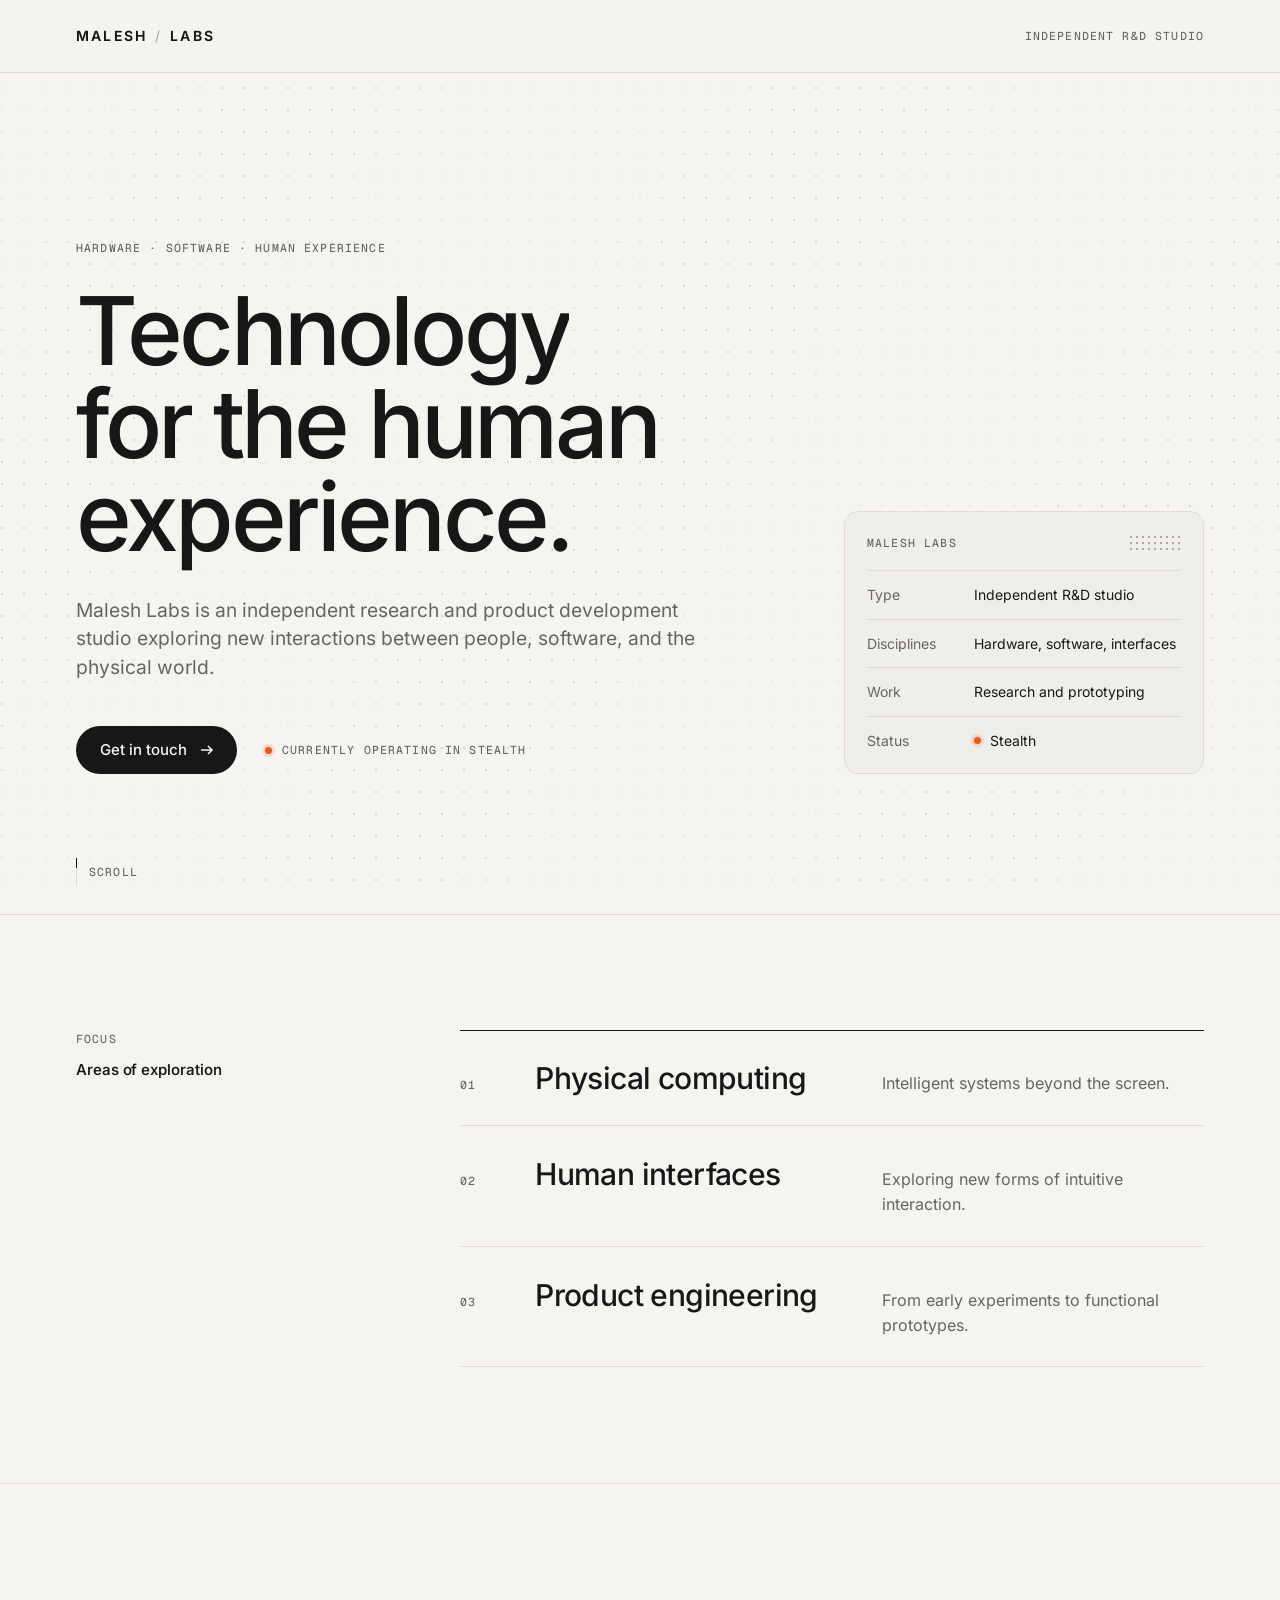
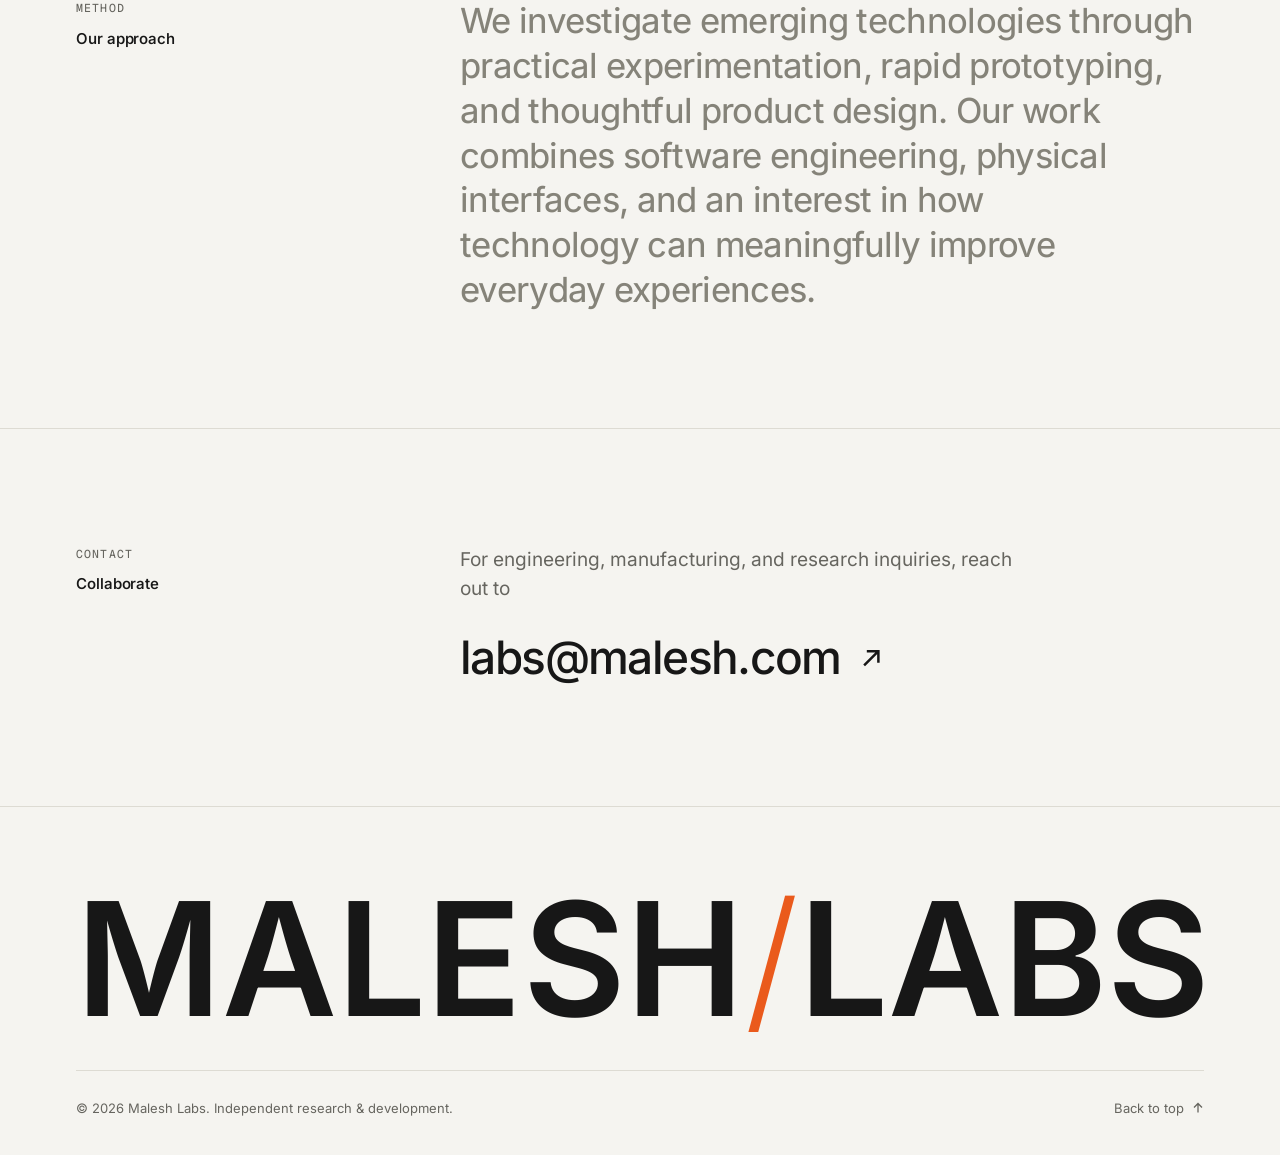
==== home/index.html @ 9d6fc73f "Serve the labs page on labs.malesh.com Vercel serves a real file before it applies rewrites, so the " ====
<!doctype html>
<html lang="en">
<head>
  <meta charset="utf-8">
  <meta name="viewport" content="width=device-width, initial-scale=1">
  <title>Malesh Labs — Independent R&amp;D Studio</title>
  <meta name="description" content="Malesh Labs is an independent research and product development studio exploring new interactions between people, software, and the physical world.">
  <link rel="canonical" href="https://malesh.com/">
  <meta name="theme-color" content="#f5f4f0">
  <meta name="color-scheme" content="light">

  <meta property="og:type" content="website">
  <meta property="og:site_name" content="Malesh Labs">
  <meta property="og:url" content="https://malesh.com/">
  <meta property="og:title" content="Malesh Labs — Independent R&amp;D Studio">
  <meta property="og:description" content="An independent research and product development studio exploring new interactions between people, software, and the physical world.">
  <meta property="og:image" content="https://malesh.com/og.png">
  <meta property="og:image:width" content="1200">
  <meta property="og:image:height" content="630">
  <meta property="og:image:alt" content="Malesh Labs — Technology for the human experience.">
  <meta name="twitter:card" content="summary_large_image">
  <meta name="twitter:title" content="Malesh Labs — Independent R&amp;D Studio">
  <meta name="twitter:description" content="An independent research and product development studio exploring new interactions between people, software, and the physical world.">
  <meta name="twitter:image" content="https://malesh.com/og.png">

  <link rel="icon" href="/favicon.svg" type="image/svg+xml">
  <link rel="apple-touch-icon" href="/apple-touch-icon.png">
  <link rel="preload" href="/fonts/inter-var.woff2" as="font" type="font/woff2" crossorigin>
  <link rel="stylesheet" href="/styles.css">
  <script src="/motion.js" defer></script>

  <script type="application/ld+json">
  {
    "@context": "https://schema.org",
    "@type": "Organization",
    "name": "Malesh Labs",
    "url": "https://malesh.com/",
    "email": "labs@malesh.com",
    "description": "An independent research and product development studio exploring new interactions between people, software, and the physical world."
  }
  </script>
</head>
<body>
  <a class="skip" href="#main">Skip to content</a>
  <div class="progress" aria-hidden="true"><span></span></div>

  <header class="site-header">
    <div class="wrap">
      <a class="wordmark" href="/" aria-label="Malesh Labs, home">
        <span>MALESH</span><span class="slash" aria-hidden="true">/</span><span>LABS</span>
      </a>
      <span class="tag mono" data-scramble>Independent R&amp;D Studio</span>
    </div>
  </header>

  <main id="main">
    <section class="hero" aria-labelledby="hero-title">
      <div class="wrap">
        <div class="hero-copy">
          <p class="eyebrow mono reveal d1" data-scramble>Hardware · Software · Human experience</p>
          <h1 id="hero-title" class="headline">
            <span class="w"><span>Technology</span></span>
            <span class="w"><span>for</span></span>
            <span class="w"><span>the</span></span>
            <span class="w"><span>human</span></span>
            <span class="w"><span>experience.</span></span>
          </h1>
          <p class="lede reveal d3">Malesh Labs is an independent research and product development studio exploring new interactions between people, software, and the physical world.</p>
          <div class="actions reveal d4">
            <a class="button magnetic" href="mailto:labs@malesh.com">
              <span class="button-label">Get in touch</span>
              <svg width="16" height="16" viewBox="0 0 16 16" fill="none" aria-hidden="true"><path d="M2 8h11M9 4l4 4-4 4" stroke="currentColor" stroke-width="1.5"/></svg>
            </a>
            <span class="status mono"><span class="led" aria-hidden="true"></span><span data-scramble>Currently operating in stealth</span></span>
          </div>
        </div>

        <aside class="plate" aria-label="Studio overview">
          <div class="plate-head">
            <span class="mono" data-scramble>Malesh Labs</span>
            <span class="grille" aria-hidden="true"></span>
          </div>
          <dl>
            <div class="row"><dt>Type</dt><dd>Independent R&amp;D studio</dd></div>
            <div class="row"><dt>Disciplines</dt><dd>Hardware, software, interfaces</dd></div>
            <div class="row"><dt>Work</dt><dd>Research and prototyping</dd></div>
            <div class="row"><dt>Status</dt><dd><span class="led" aria-hidden="true"></span>Stealth</dd></div>
          </dl>
        </aside>
      </div>
      <div class="scroll-cue mono" aria-hidden="true"><span class="tick"></span>Scroll</div>
    </section>

    <section class="section" aria-labelledby="areas-title">
      <div class="wrap">
        <div class="section-label" data-reveal>
          <span class="mono" data-scramble>Focus</span>
          <h2 id="areas-title">Areas of exploration</h2>
        </div>
        <div class="section-body">
          <ol class="areas" data-reveal>
            <li class="area">
              <span class="num mono" data-scramble>01</span>
              <h3>Physical computing</h3>
              <p>Intelligent systems beyond the screen.</p>
            </li>
            <li class="area">
              <span class="num mono" data-scramble>02</span>
              <h3>Human interfaces</h3>
              <p>Exploring new forms of intuitive interaction.</p>
            </li>
            <li class="area">
              <span class="num mono" data-scramble>03</span>
              <h3>Product engineering</h3>
              <p>From early experiments to functional prototypes.</p>
            </li>
          </ol>
        </div>
      </div>
    </section>

    <section class="section" aria-labelledby="approach-title">
      <div class="wrap">
        <div class="section-label" data-reveal>
          <span class="mono" data-scramble>Method</span>
          <h2 id="approach-title">Our approach</h2>
        </div>
        <div class="section-body">
          <p class="statement" data-scrub>We investigate emerging technologies through practical experimentation, rapid prototyping, and thoughtful product design. Our work combines software engineering, physical interfaces, and an interest in how technology can meaningfully improve everyday experiences.</p>
        </div>
      </div>
    </section>

    <section class="section collab" id="contact" aria-labelledby="collab-title">
      <div class="wrap">
        <div class="section-label" data-reveal>
          <span class="mono" data-scramble>Contact</span>
          <h2 id="collab-title">Collaborate</h2>
        </div>
        <div class="section-body" data-reveal>
          <p>For engineering, manufacturing, and research inquiries, reach out to</p>
          <a class="email" href="mailto:labs@malesh.com" aria-label="Email labs@malesh.com">
            <span class="roll" data-roll>labs@malesh.com</span>
            <svg viewBox="0 0 16 16" fill="none" aria-hidden="true"><path d="M4 12L12 4M5.5 4H12v6.5" stroke="currentColor" stroke-width="1.4"/></svg>
          </a>
        </div>
      </div>
    </section>
  </main>

  <footer class="site-footer">
    <div class="bigmark" aria-hidden="true" data-reveal>
      <span>M</span><span>A</span><span>L</span><span>E</span><span>S</span><span>H</span><span class="slash">/</span><span>L</span><span>A</span><span>B</span><span>S</span>
    </div>
    <div class="wrap">
      <p>© 2026 Malesh Labs. Independent research &amp; development.</p>
      <a class="to-top" href="#main">
        Back to top
        <svg width="12" height="12" viewBox="0 0 12 12" fill="none" aria-hidden="true"><path d="M6 10.5V1.5M2 5.5l4-4 4 4" stroke="currentColor" stroke-width="1.3"/></svg>
      </a>
    </div>
  </footer>
</body>
</html>
---- styles.css ----
/* Malesh Labs — styles. No build step, no frameworks. */

@font-face {
  font-family: "Inter";
  src: url("/fonts/inter-var.woff2") format("woff2");
  font-weight: 100 900;
  font-style: normal;
  font-display: swap;
}

@font-face {
  font-family: "Geist Mono";
  src: url("/fonts/geist-mono-var.woff2") format("woff2");
  font-weight: 100 900;
  font-style: normal;
  font-display: swap;
}

:root {
  color-scheme: light;
  --bg: #f5f4f0;
  --panel: #efede8;
  --fg: #171717;
  --muted: #66655f;
  --faint: #a3a19a;
  --line: #dddbd3;
  --accent: #ea5a1c;

  --sans: "Inter", ui-sans-serif, -apple-system, BlinkMacSystemFont, "Segoe UI", Helvetica, Arial, sans-serif;
  --mono: "Geist Mono", ui-monospace, "SF Mono", Menlo, Consolas, monospace;

  --gutter: clamp(20px, 5vw, 56px);
  --max: 1240px;
  --ease: cubic-bezier(.2, .7, .2, 1);
}

*, *::before, *::after { box-sizing: border-box; }
* { margin: 0; padding: 0; }

html { -webkit-text-size-adjust: 100%; scroll-behavior: smooth; }

body {
  background: var(--bg);
  color: var(--fg);
  font-family: var(--sans);
  font-size: 16px;
  line-height: 1.55;
  font-feature-settings: "ss01", "cv11";
  -webkit-font-smoothing: antialiased;
  -moz-osx-font-smoothing: grayscale;
  text-rendering: optimizeLegibility;
  min-height: 100vh;
  display: flex;
  flex-direction: column;
}

main { flex: 1; }

a { color: inherit; text-decoration: none; }
svg { display: block; flex: none; }

:focus-visible { outline: 2px solid var(--fg); outline-offset: 3px; border-radius: 2px; }

.skip {
  position: absolute; left: var(--gutter); top: -100px;
  background: var(--fg); color: var(--bg);
  padding: 10px 14px; border-radius: 6px; font-size: 14px; z-index: 10;
}
.skip:focus { top: 12px; }

.wrap { width: 100%; max-width: var(--max); margin: 0 auto; padding-inline: var(--gutter); }

.mono {
  font-family: var(--mono);
  font-size: 11.5px;
  font-weight: 450;
  letter-spacing: .1em;
  text-transform: uppercase;
}

/* ---------- Header ---------- */

.site-header {
  position: sticky;
  top: 0;
  z-index: 20;
  border-bottom: 1px solid var(--line);
  background: color-mix(in srgb, var(--bg) 82%, transparent);
  -webkit-backdrop-filter: saturate(1.4) blur(14px);
  backdrop-filter: saturate(1.4) blur(14px);
}

.site-header .wrap {
  height: 72px;
  display: flex;
  align-items: center;
  justify-content: space-between;
  gap: 16px;
}

.wordmark {
  display: inline-flex;
  align-items: center;
  gap: .55em;
  font-size: 14px;
  font-weight: 650;
  letter-spacing: .16em;
}
.wordmark .slash { color: var(--faint); font-weight: 400; }

.site-header .tag { color: var(--muted); }

/* ---------- Hero ---------- */

.hero {
  position: relative;
  overflow: hidden;
  padding-block: clamp(72px, 13vw, 168px) clamp(80px, 11vw, 140px);
}
.hero .wrap { position: relative; z-index: 1; }

.hero .wrap {
  display: grid;
  grid-template-columns: repeat(12, minmax(0, 1fr));
  column-gap: 24px;
  row-gap: 64px;
  align-items: end;
}

.hero-copy { grid-column: 1 / -1; }

.eyebrow { color: var(--muted); }

.hero h1 {
  margin-top: 28px;
  font-size: clamp(44px, 7.4vw, 104px);
  font-weight: 500;
  line-height: .98;
  letter-spacing: -.04em;
  max-width: 11ch;
  text-wrap: balance;
}

.lede {
  margin-top: 32px;
  max-width: 34em;
  font-size: clamp(17px, 1.5vw, 20px);
  line-height: 1.5;
  color: var(--muted);
  text-wrap: pretty;
}

.actions {
  margin-top: 44px;
  display: flex;
  flex-wrap: wrap;
  align-items: center;
  gap: 18px 28px;
}

.button {
  display: inline-flex;
  align-items: center;
  gap: 12px;
  height: 48px;
  padding: 0 22px 0 24px;
  border-radius: 999px;
  background: var(--fg);
  color: var(--bg);
  font-size: 15px;
  font-weight: 500;
  transition: background-color .25s var(--ease), transform .25s var(--ease);
}
.button svg { transition: transform .25s var(--ease); }
.button:hover { background: #000; }
.button:hover svg { transform: translateX(3px); }
.button:active { transform: scale(.98); }

.status {
  display: inline-flex;
  align-items: center;
  gap: 10px;
  color: var(--muted);
}

.led {
  width: 7px; height: 7px; border-radius: 50%;
  background: var(--accent);
  box-shadow: 0 0 0 3px color-mix(in srgb, var(--accent) 16%, transparent);
  animation: led 3.2s ease-in-out infinite;
}

/* Spec plate: a typographic panel in the spirit of a device label */
.plate {
  grid-column: 1 / -1;
  border: 1px solid var(--line);
  border-radius: 14px;
  background: color-mix(in srgb, var(--panel) 80%, transparent);
  -webkit-backdrop-filter: blur(10px);
  backdrop-filter: blur(10px);
  padding: 22px 22px 8px;
}

.plate-head {
  display: flex;
  align-items: center;
  justify-content: space-between;
  padding-bottom: 18px;
  color: var(--muted);
}

.grille {
  width: 52px; height: 16px;
  background-image: radial-gradient(circle, var(--faint) 1.2px, transparent 1.5px);
  background-size: 6px 6px;
  background-position: -1px -1px;
  opacity: .9;
}

.plate dl { border-top: 1px solid var(--line); }

.plate .row {
  display: grid;
  grid-template-columns: 6.5em 1fr;
  gap: 16px;
  padding: 13px 0;
  border-bottom: 1px solid var(--line);
  font-size: 14px;
}
.plate .row:last-child { border-bottom: 0; }
.plate dt { color: var(--muted); }
.plate dd { display: flex; align-items: center; gap: 9px; }

/* ---------- Sections ---------- */

.section { border-top: 1px solid var(--line); }
.section.first { border-top: 0; }

.section .wrap {
  display: grid;
  grid-template-columns: repeat(12, minmax(0, 1fr));
  column-gap: 24px;
  row-gap: 32px;
  padding-block: clamp(64px, 9vw, 128px);
}

.section-label { grid-column: 1 / -1; }
.section-label h2 {
  font-size: 15px;
  font-weight: 550;
  letter-spacing: -.005em;
}
.section-label .mono { display: block; margin-bottom: 10px; color: var(--muted); }

.section-body { grid-column: 1 / -1; }

/* Areas */
.areas { list-style: none; border-top: 1px solid var(--fg); }

.area {
  display: grid;
  grid-template-columns: 3.2em 1fr;
  gap: 6px 16px;
  padding: 26px 0 28px;
  border-bottom: 1px solid var(--line);
}

.area .num { color: var(--muted); padding-top: 9px; transition: color .3s var(--ease); }

.area h3 {
  font-size: clamp(22px, 2.4vw, 30px);
  font-weight: 500;
  letter-spacing: -.02em;
  line-height: 1.2;
  transition: transform .35s var(--ease);
}

.area p { grid-column: 2; color: var(--muted); font-size: 16px; }

.area:hover .num { color: var(--accent); }
.area:hover h3 { transform: translateX(4px); }

/* Approach */
.statement {
  font-size: clamp(24px, 2.7vw, 36px);
  line-height: 1.3;
  letter-spacing: -.02em;
  font-weight: 450;
  max-width: 26em;
  text-wrap: pretty;
}
.statement .soft { color: var(--muted); }

/* Collaborate */
.collab p { color: var(--muted); font-size: clamp(17px, 1.5vw, 19px); max-width: 30em; }

.email {
  margin-top: 28px;
  display: inline-flex;
  align-items: center;
  gap: .35em;
  font-size: clamp(24px, 3.6vw, 46px);
  font-weight: 500;
  letter-spacing: -.035em;
  line-height: 1.1;
  white-space: nowrap;
  background-image: linear-gradient(var(--fg), var(--fg));
  background-size: 0% 1px;
  background-position: 0 100%;
  background-repeat: no-repeat;
  padding-bottom: 6px;
  transition: background-size .45s var(--ease);
}
.email svg { width: .62em; height: .62em; transition: transform .35s var(--ease); }
.email:hover { background-size: 100% 1px; }
.email:hover svg { transform: translate(3px, -3px); }

/* ---------- Footer ---------- */

.site-footer { border-top: 1px solid var(--line); overflow: hidden; }

.site-footer .wrap {
  display: flex;
  flex-wrap: wrap;
  justify-content: space-between;
  align-items: center;
  gap: 12px 24px;
  padding-block: 28px 36px;
  font-size: 13px;
  color: var(--muted);
}

.to-top { display: inline-flex; align-items: center; gap: 8px; transition: color .2s; }
.to-top:hover { color: var(--fg); }

/* ---------- Simple pages (labs, 404) ---------- */

.page-list { list-style: none; border-top: 1px solid var(--fg); }
.page-list a {
  display: grid;
  grid-template-columns: 1fr auto;
  gap: 16px;
  align-items: baseline;
  padding: 22px 0;
  border-bottom: 1px solid var(--line);
}
.page-list .name { font-size: clamp(20px, 2.2vw, 26px); font-weight: 500; letter-spacing: -.02em; transition: transform .35s var(--ease); }
.page-list .what { color: var(--muted); font-size: 15px; }
.page-list a:hover .name { transform: translateX(4px); }

/* ---------- Layout: tablet and up ---------- */

@media (min-width: 760px) {
  .section-label { grid-column: 1 / span 4; }
  .section-body { grid-column: 5 / -1; }
  .area { grid-template-columns: 3.2em minmax(0, 1fr) minmax(0, 1fr); gap: 24px; align-items: baseline; padding: 30px 0; }
  .area .num { padding-top: 0; }
  .area p { grid-column: 3; }
}

@media (min-width: 1040px) {
  .hero-copy { grid-column: 1 / span 8; }
  .plate { grid-column: 9 / -1; }
}

@media (max-width: 520px) {
  .site-header .tag { display: none; }
}

@media (max-width: 359px) {
  .email { white-space: normal; overflow-wrap: anywhere; }
}


/* ---------- Motion layer ---------- */

:root { --expo: cubic-bezier(.16, 1, .3, 1); }

/* Scroll progress hairline */
.progress { position: fixed; inset: 0 0 auto 0; height: 2px; z-index: 30; pointer-events: none; }
.progress span {
  display: block; height: 100%;
  background: var(--accent);
  transform-origin: 0 50%;
  transform: scaleX(0);
}

/* Dot-matrix field: one fixed canvas behind every page (drawn by motion.js) */
.field {
  position: fixed; inset: 0;
  width: 100%; height: 100%;
  z-index: -1;
  pointer-events: none;
  opacity: 0;
  transition: opacity 1.6s ease .2s;
}
.field.on { opacity: 1; }

/* Headline: words rise out of their own baselines */
.headline .w {
  display: inline-block;
  overflow: hidden;
  vertical-align: top;
  padding-bottom: .1em;
  margin-bottom: -.1em;
}
.headline .w > span {
  display: inline-block;
  animation: word-up 1.15s var(--expo) both;
}
.headline .w:nth-child(1) > span { animation-delay: .10s; }
.headline .w:nth-child(2) > span { animation-delay: .17s; }
.headline .w:nth-child(3) > span { animation-delay: .24s; }
.headline .w:nth-child(4) > span { animation-delay: .31s; }
.headline .w:nth-child(5) > span { animation-delay: .38s; }

@keyframes word-up {
  from { transform: translateY(110%) rotate(2deg); }
  to { transform: none; }
}

.lede.reveal { animation-delay: .55s; }
.actions.reveal { animation-delay: .7s; }
.eyebrow.reveal { animation-delay: 0s; }

/* Spec plate boots up row by row */
.plate { animation: plate-in 1.2s var(--expo) .6s both; }
.plate .row { animation: rise .9s var(--expo) both; }
.plate .row:nth-child(1) { animation-delay: .85s; }
.plate .row:nth-child(2) { animation-delay: .95s; }
.plate .row:nth-child(3) { animation-delay: 1.05s; }
.plate .row:nth-child(4) { animation-delay: 1.15s; }

@keyframes plate-in {
  from { opacity: 0; transform: translateY(24px) scale(.98); }
  to { opacity: 1; transform: none; }
}

.grille { animation: grille 4s steps(8) infinite; }
@keyframes grille { 50% { background-position: 2px -1px; } }

/* Scroll cue */
.scroll-cue {
  position: absolute;
  left: max(var(--gutter), calc((100% - var(--max)) / 2 + var(--gutter)));
  bottom: 28px;
  z-index: 1;
  display: none;
  align-items: center;
  gap: 12px;
  color: var(--muted);
  animation: rise 1s var(--expo) 1.4s both;
}
.scroll-cue .tick { position: relative; width: 1px; height: 28px; background: var(--line); overflow: hidden; }
.scroll-cue .tick::after {
  content: ""; position: absolute; left: 0; top: 0; width: 1px; height: 10px;
  background: var(--fg);
  animation: tick 2.2s var(--expo) infinite;
}
@keyframes tick { from { transform: translateY(-12px); } to { transform: translateY(30px); } }
@media (min-width: 760px) and (min-height: 700px) { .scroll-cue { display: inline-flex; } }

/* Generic reveal */
.motion [data-reveal] { transition: opacity 1s var(--expo), transform 1.1s var(--expo); }
.motion [data-reveal].pending { opacity: 0; transform: translateY(28px); }
.motion [data-reveal].pending.in { opacity: 1; transform: none; }

/* Areas: rows slide in and their hairlines draw across */
.areas { position: relative; border-top: 0; }
.areas::before {
  content: ""; position: absolute; left: 0; right: 0; top: 0; height: 1px;
  background: var(--fg);
  transform-origin: 0 50%;
  transition: transform 1.4s var(--expo);
}
.area { position: relative; border-bottom: 0; isolation: isolate; }
.area::after {
  content: ""; position: absolute; left: 0; right: 0; bottom: 0; height: 1px;
  background: var(--line);
  transform-origin: 0 50%;
  transition: transform 1.4s var(--expo);
}
.area::before {
  content: ""; position: absolute; inset: 0 -14px; z-index: -1;
  background: var(--panel);
  border-radius: 10px;
  transform: scaleY(.6);
  opacity: 0;
  transition: opacity .35s ease, transform .5s var(--expo);
}
.area:hover::before { opacity: 1; transform: none; }
.area:hover h3 { transform: translateX(8px); }

.motion .areas[data-reveal].pending { opacity: 1; transform: none; }
.motion .areas.pending::before,
.motion .areas.pending .area::after { transform: scaleX(0); }
.motion .areas.pending .area > * { opacity: 0; transform: translateY(18px); }
.motion .areas .area > * { transition: opacity .9s var(--expo), transform 1s var(--expo); }
.motion .areas.in::before,
.motion .areas.in .area::after { transform: none; }
.motion .areas.in .area > * { opacity: 1; transform: none; }
.areas .area:nth-child(2) > *, .areas .area:nth-child(2)::after { transition-delay: .12s; }
.areas .area:nth-child(3) > *, .areas .area:nth-child(3)::after { transition-delay: .24s; }
.area:hover h3 { transition-delay: 0s; }

/* Statement lights up as you read */
.statement.scrubbing .sw { color: #858379; transition: color .45s ease; }
.statement.scrubbing .sw.on { color: var(--fg); }

/* Email: letters roll over to orange */
.roll { display: inline-flex; }
.roll .c { position: relative; display: inline-block; overflow: hidden; line-height: 1.15; }
.roll .c > span,
.roll .c::after { display: inline-block; transition: transform .55s var(--expo); transition-delay: calc(var(--i) * 16ms); }
.roll .c::after {
  content: attr(data-c);
  position: absolute; left: 0; top: 100%;
  color: var(--accent);
}
.email:hover .roll .c > span,
.email:hover .roll .c::after { transform: translateY(-100%); }

/* Button */
.magnetic { transition: transform .35s var(--expo), background-color .25s var(--ease); will-change: transform; }

/* Giant footer wordmark */
.bigmark {
  display: flex;
  justify-content: space-between;
  width: 100%;
  max-width: var(--max);
  margin: 0 auto;
  padding: clamp(48px, 7vw, 96px) var(--gutter) 0;
  font-size: clamp(44px, 12.4vw, 158px);
  font-weight: 600;
  letter-spacing: -.04em;
  line-height: .8;
  overflow: hidden;
  user-select: none;
}
.bigmark span { display: inline-block; padding-bottom: .06em; }
.bigmark .slash { color: var(--accent); font-weight: 300; }
.motion .bigmark[data-reveal].pending { opacity: 1; transform: none; }
.motion .bigmark span { transition: transform 1.2s var(--expo); }
.motion .bigmark.pending span { transform: translateY(105%); }
.motion .bigmark.in span { transform: none; }
.bigmark span:nth-child(2) { transition-delay: .04s; }
.bigmark span:nth-child(3) { transition-delay: .08s; }
.bigmark span:nth-child(4) { transition-delay: .12s; }
.bigmark span:nth-child(5) { transition-delay: .16s; }
.bigmark span:nth-child(6) { transition-delay: .20s; }
.bigmark span:nth-child(7) { transition-delay: .24s; }
.bigmark span:nth-child(8) { transition-delay: .28s; }
.bigmark span:nth-child(9) { transition-delay: .32s; }
.bigmark span:nth-child(10) { transition-delay: .36s; }
.bigmark span:nth-child(11) { transition-delay: .40s; }
.site-footer .wrap { position: relative; margin-top: clamp(24px, 3vw, 40px); }
.site-footer .wrap::before {
  content: ""; position: absolute; top: 0; left: var(--gutter); right: var(--gutter);
  height: 1px; background: var(--line);
}

/* ---------- Base motion ---------- */

@keyframes rise {
  from { opacity: 0; transform: translateY(14px); }
  to { opacity: 1; transform: none; }
}

@keyframes led {
  0%, 100% { opacity: 1; }
  50% { opacity: .45; }
}

.reveal { animation: rise .9s var(--ease) both; }
.d1 { animation-delay: .06s; }
.d2 { animation-delay: .14s; }
.d3 { animation-delay: .22s; }
.d4 { animation-delay: .30s; }
.d5 { animation-delay: .42s; }

@media (prefers-reduced-motion: reduce) {
  html { scroll-behavior: auto; }
  *, *::before, *::after {
    animation: none !important;
    transition: none !important;
  }
}

.motion .areas.in .area:hover > h3 { transform: translateX(8px); transition: transform .45s var(--expo) 0s; }
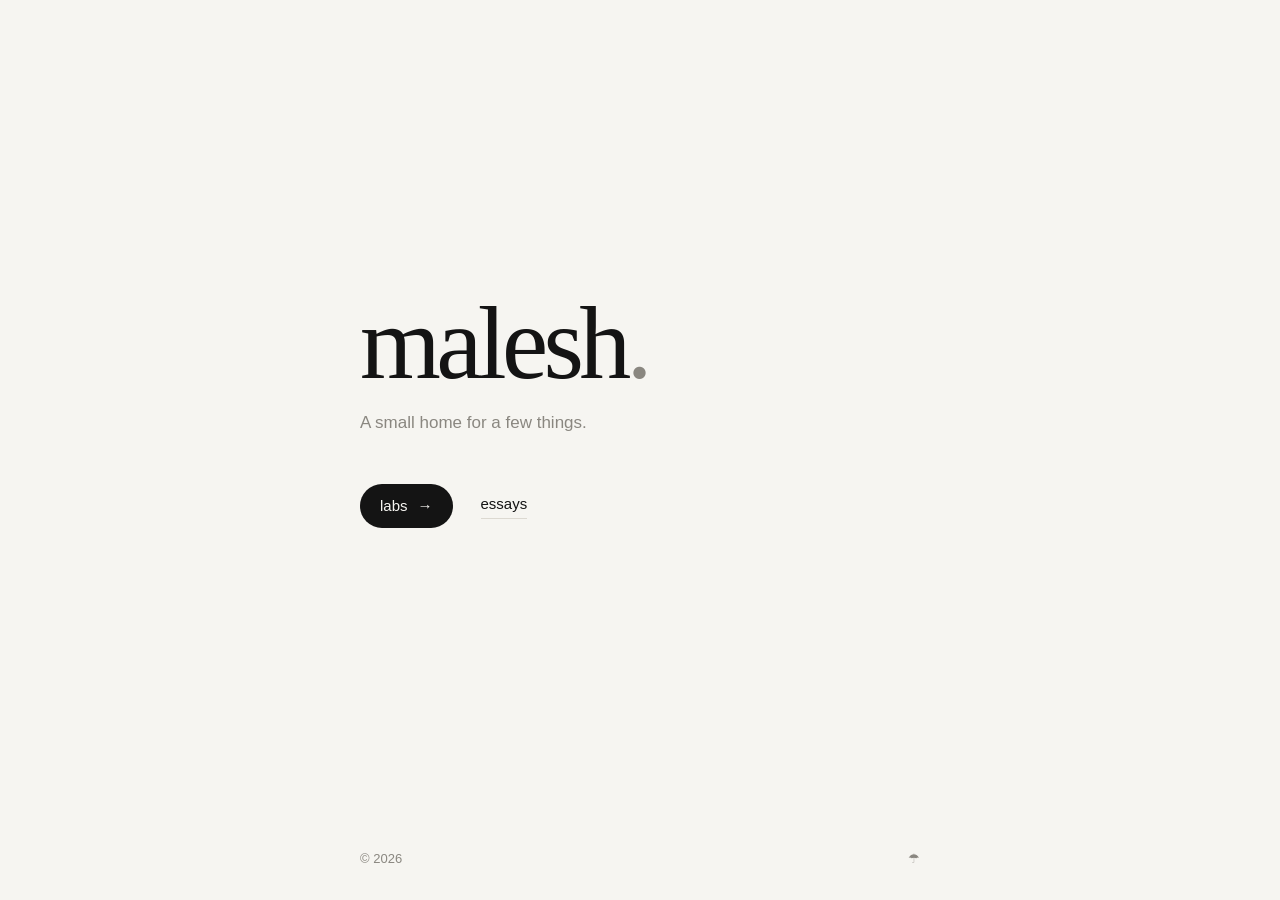
==== commit 3545e01c: "Restore the umbrella page on malesh.com; Labs site on labs.malesh.com malesh.com goes back to the or" ====
--- a/home/index.html
+++ b/home/index.html
@@ -3,162 +3,29 @@
 <head>
   <meta charset="utf-8">
   <meta name="viewport" content="width=device-width, initial-scale=1">
-  <title>Malesh Labs — Independent R&amp;D Studio</title>
-  <meta name="description" content="Malesh Labs is an independent research and product development studio exploring new interactions between people, software, and the physical world.">
-  <link rel="canonical" href="https://malesh.com/">
-  <meta name="theme-color" content="#f5f4f0">
-  <meta name="color-scheme" content="light">
-
-  <meta property="og:type" content="website">
-  <meta property="og:site_name" content="Malesh Labs">
-  <meta property="og:url" content="https://malesh.com/">
-  <meta property="og:title" content="Malesh Labs — Independent R&amp;D Studio">
-  <meta property="og:description" content="An independent research and product development studio exploring new interactions between people, software, and the physical world.">
-  <meta property="og:image" content="https://malesh.com/og.png">
-  <meta property="og:image:width" content="1200">
-  <meta property="og:image:height" content="630">
-  <meta property="og:image:alt" content="Malesh Labs — Technology for the human experience.">
-  <meta name="twitter:card" content="summary_large_image">
-  <meta name="twitter:title" content="Malesh Labs — Independent R&amp;D Studio">
-  <meta name="twitter:description" content="An independent research and product development studio exploring new interactions between people, software, and the physical world.">
-  <meta name="twitter:image" content="https://malesh.com/og.png">
-
-  <link rel="icon" href="/favicon.svg" type="image/svg+xml">
-  <link rel="apple-touch-icon" href="/apple-touch-icon.png">
-  <link rel="preload" href="/fonts/inter-var.woff2" as="font" type="font/woff2" crossorigin>
-  <link rel="stylesheet" href="/styles.css">
-  <script src="/motion.js" defer></script>
-
-  <script type="application/ld+json">
-  {
-    "@context": "https://schema.org",
-    "@type": "Organization",
-    "name": "Malesh Labs",
-    "url": "https://malesh.com/",
-    "email": "labs@malesh.com",
-    "description": "An independent research and product development studio exploring new interactions between people, software, and the physical world."
-  }
-  </script>
+  <title>malesh</title>
+  <meta name="description" content="A small home for a few things.">
+  <meta name="theme-color" content="#f6f5f1" media="(prefers-color-scheme: light)">
+  <meta name="theme-color" content="#0d0d0c" media="(prefers-color-scheme: dark)">
+  <meta property="og:title" content="malesh">
+  <meta property="og:description" content="A small home for a few things.">
+  <meta property="og:url" content="https://malesh.com">
+  <link rel="icon" href="/home/favicon.svg" type="image/svg+xml">
+  <link rel="stylesheet" href="/home/home.css">
 </head>
 <body>
-  <a class="skip" href="#main">Skip to content</a>
-  <div class="progress" aria-hidden="true"><span></span></div>
-
-  <header class="site-header">
-    <div class="wrap">
-      <a class="wordmark" href="/" aria-label="Malesh Labs, home">
-        <span>MALESH</span><span class="slash" aria-hidden="true">/</span><span>LABS</span>
-      </a>
-      <span class="tag mono" data-scramble>Independent R&amp;D Studio</span>
-    </div>
-  </header>
-
-  <main id="main">
-    <section class="hero" aria-labelledby="hero-title">
-      <div class="wrap">
-        <div class="hero-copy">
-          <p class="eyebrow mono reveal d1" data-scramble>Hardware · Software · Human experience</p>
-          <h1 id="hero-title" class="headline">
-            <span class="w"><span>Technology</span></span>
-            <span class="w"><span>for</span></span>
-            <span class="w"><span>the</span></span>
-            <span class="w"><span>human</span></span>
-            <span class="w"><span>experience.</span></span>
-          </h1>
-          <p class="lede reveal d3">Malesh Labs is an independent research and product development studio exploring new interactions between people, software, and the physical world.</p>
-          <div class="actions reveal d4">
-            <a class="button magnetic" href="mailto:labs@malesh.com">
-              <span class="button-label">Get in touch</span>
-              <svg width="16" height="16" viewBox="0 0 16 16" fill="none" aria-hidden="true"><path d="M2 8h11M9 4l4 4-4 4" stroke="currentColor" stroke-width="1.5"/></svg>
-            </a>
-            <span class="status mono"><span class="led" aria-hidden="true"></span><span data-scramble>Currently operating in stealth</span></span>
-          </div>
-        </div>
-
-        <aside class="plate" aria-label="Studio overview">
-          <div class="plate-head">
-            <span class="mono" data-scramble>Malesh Labs</span>
-            <span class="grille" aria-hidden="true"></span>
-          </div>
-          <dl>
-            <div class="row"><dt>Type</dt><dd>Independent R&amp;D studio</dd></div>
-            <div class="row"><dt>Disciplines</dt><dd>Hardware, software, interfaces</dd></div>
-            <div class="row"><dt>Work</dt><dd>Research and prototyping</dd></div>
-            <div class="row"><dt>Status</dt><dd><span class="led" aria-hidden="true"></span>Stealth</dd></div>
-          </dl>
-        </aside>
-      </div>
-      <div class="scroll-cue mono" aria-hidden="true"><span class="tick"></span>Scroll</div>
-    </section>
-
-    <section class="section" aria-labelledby="areas-title">
-      <div class="wrap">
-        <div class="section-label" data-reveal>
-          <span class="mono" data-scramble>Focus</span>
-          <h2 id="areas-title">Areas of exploration</h2>
-        </div>
-        <div class="section-body">
-          <ol class="areas" data-reveal>
-            <li class="area">
-              <span class="num mono" data-scramble>01</span>
-              <h3>Physical computing</h3>
-              <p>Intelligent systems beyond the screen.</p>
-            </li>
-            <li class="area">
-              <span class="num mono" data-scramble>02</span>
-              <h3>Human interfaces</h3>
-              <p>Exploring new forms of intuitive interaction.</p>
-            </li>
-            <li class="area">
-              <span class="num mono" data-scramble>03</span>
-              <h3>Product engineering</h3>
-              <p>From early experiments to functional prototypes.</p>
-            </li>
-          </ol>
-        </div>
-      </div>
-    </section>
-
-    <section class="section" aria-labelledby="approach-title">
-      <div class="wrap">
-        <div class="section-label" data-reveal>
-          <span class="mono" data-scramble>Method</span>
-          <h2 id="approach-title">Our approach</h2>
-        </div>
-        <div class="section-body">
-          <p class="statement" data-scrub>We investigate emerging technologies through practical experimentation, rapid prototyping, and thoughtful product design. Our work combines software engineering, physical interfaces, and an interest in how technology can meaningfully improve everyday experiences.</p>
-        </div>
-      </div>
-    </section>
-
-    <section class="section collab" id="contact" aria-labelledby="collab-title">
-      <div class="wrap">
-        <div class="section-label" data-reveal>
-          <span class="mono" data-scramble>Contact</span>
-          <h2 id="collab-title">Collaborate</h2>
-        </div>
-        <div class="section-body" data-reveal>
-          <p>For engineering, manufacturing, and research inquiries, reach out to</p>
-          <a class="email" href="mailto:labs@malesh.com" aria-label="Email labs@malesh.com">
-            <span class="roll" data-roll>labs@malesh.com</span>
-            <svg viewBox="0 0 16 16" fill="none" aria-hidden="true"><path d="M4 12L12 4M5.5 4H12v6.5" stroke="currentColor" stroke-width="1.4"/></svg>
-          </a>
-        </div>
-      </div>
-    </section>
+  <main>
+    <h1 class="mark">malesh<span class="dot">.</span></h1>
+    <p class="line">A small home for a few things.</p>
+    <nav>
+      <a class="button" href="https://labs.malesh.com">labs <span class="arrow" aria-hidden="true">&rarr;</span></a>
+      <a class="link" href="https://essays.malesh.com">essays</a>
+    </nav>
   </main>
-
-  <footer class="site-footer">
-    <div class="bigmark" aria-hidden="true" data-reveal>
-      <span>M</span><span>A</span><span>L</span><span>E</span><span>S</span><span>H</span><span class="slash">/</span><span>L</span><span>A</span><span>B</span><span>S</span>
-    </div>
-    <div class="wrap">
-      <p>© 2026 Malesh Labs. Independent research &amp; development.</p>
-      <a class="to-top" href="#main">
-        Back to top
-        <svg width="12" height="12" viewBox="0 0 12 12" fill="none" aria-hidden="true"><path d="M6 10.5V1.5M2 5.5l4-4 4 4" stroke="currentColor" stroke-width="1.3"/></svg>
-      </a>
-    </div>
+  <footer>
+    <span>&copy; <span id="y">2026</span></span>
+    <span>&#9730;</span>
   </footer>
+  <script src="/home/year.js" defer></script>
 </body>
 </html>
--- a/home/home.css
+++ b/home/home.css
@@ -0,0 +1,120 @@
+:root {
+  --bg: #f6f5f1;
+  --fg: #141414;
+  --muted: #8a8780;
+  --line: #dcd9d1;
+  --accent: #141414;
+  --accent-fg: #f6f5f1;
+}
+
+@media (prefers-color-scheme: dark) {
+  :root {
+    --bg: #0d0d0c;
+    --fg: #ecebe6;
+    --muted: #77756f;
+    --line: #2a2926;
+    --accent: #ecebe6;
+    --accent-fg: #0d0d0c;
+  }
+}
+
+* { box-sizing: border-box; margin: 0; padding: 0; }
+
+html, body { height: 100%; }
+
+body {
+  background: var(--bg);
+  color: var(--fg);
+  font: 400 16px/1.5 ui-sans-serif, -apple-system, BlinkMacSystemFont, "Segoe UI", Inter, Helvetica, Arial, sans-serif;
+  -webkit-font-smoothing: antialiased;
+  display: flex;
+  flex-direction: column;
+  min-height: 100vh;
+  padding: 0 24px;
+}
+
+main {
+  flex: 1;
+  display: flex;
+  flex-direction: column;
+  justify-content: center;
+  width: 100%;
+  max-width: 560px;
+  margin: 0 auto;
+  animation: rise 900ms cubic-bezier(.2, .7, .2, 1) both;
+}
+
+.mark {
+  font-family: ui-serif, "New York", "Iowan Old Style", Georgia, serif;
+  font-weight: 400;
+  font-size: clamp(56px, 14vw, 104px);
+  letter-spacing: -0.045em;
+  line-height: 0.9;
+}
+
+.mark .dot { color: var(--muted); }
+
+.line {
+  margin-top: 20px;
+  color: var(--muted);
+  font-size: 17px;
+}
+
+nav {
+  margin-top: 48px;
+  display: flex;
+  flex-wrap: wrap;
+  align-items: center;
+  gap: 12px 28px;
+}
+
+a { color: inherit; text-decoration: none; }
+
+.link {
+  font-size: 15px;
+  border-bottom: 1px solid var(--line);
+  padding-bottom: 2px;
+  transition: border-color 200ms;
+}
+
+.link:hover, .link:focus-visible { border-color: var(--fg); }
+
+.button {
+  display: inline-flex;
+  align-items: center;
+  gap: 10px;
+  font-size: 15px;
+  padding: 11px 20px;
+  border-radius: 999px;
+  background: var(--accent);
+  color: var(--accent-fg);
+  transition: transform 200ms, opacity 200ms;
+}
+
+.button:hover, .button:focus-visible { transform: translateY(-1px); opacity: .9; }
+
+.button .arrow { transition: transform 200ms; }
+.button:hover .arrow { transform: translateX(3px); }
+
+a:focus-visible { outline: 2px solid var(--fg); outline-offset: 4px; border-radius: 4px; }
+
+footer {
+  width: 100%;
+  max-width: 560px;
+  margin: 0 auto;
+  padding: 24px 0 32px;
+  color: var(--muted);
+  font-size: 13px;
+  display: flex;
+  justify-content: space-between;
+}
+
+@keyframes rise {
+  from { opacity: 0; transform: translateY(8px); }
+  to { opacity: 1; transform: none; }
+}
+
+@media (prefers-reduced-motion: reduce) {
+  main { animation: none; }
+  * { transition: none !important; }
+}
